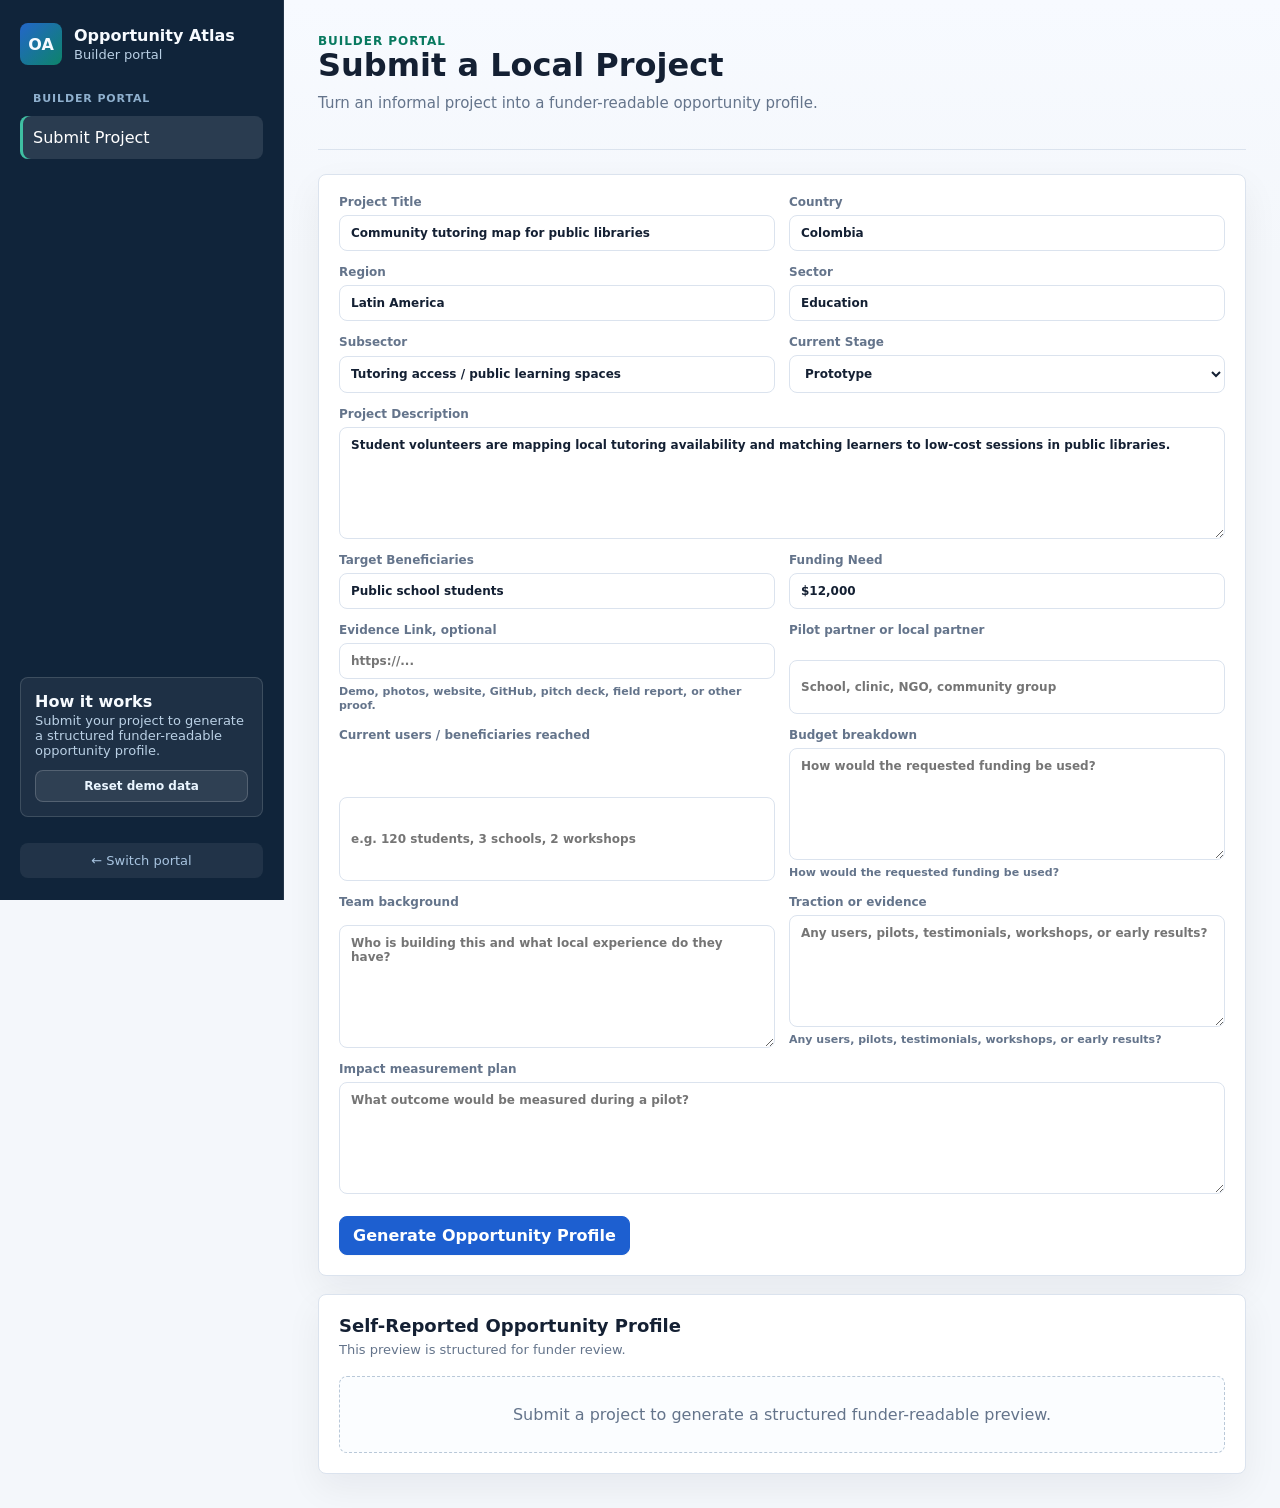
==== creator/index.html @ c451d27e "Add persistent review workflow" ====
<!doctype html>
<html lang="en">
  <head>
    <meta charset="UTF-8" />
    <meta name="viewport" content="width=device-width, initial-scale=1.0" />
    <title>Opportunity Atlas — Builder Portal</title>
    <link rel="stylesheet" href="../styles.css" />
  </head>
  <body>
    <aside class="sidebar">
      <div class="brand">
        <div class="brand-mark">OA</div>
        <div>
          <strong>Opportunity Atlas</strong>
          <span>Builder portal</span>
        </div>
      </div>
      <nav aria-label="Primary">
        <div class="nav-group">
          <span>Builder Portal</span>
          <button class="nav-link active" data-page="submit">Submit Project</button>
        </div>
      </nav>
      <div class="sidebar-note">
        <strong>How it works</strong>
        <p>Submit your project to generate a structured funder-readable opportunity profile.</p>
        <button class="reset-demo" id="reset-demo-data" type="button">Reset demo data</button>
      </div>
      <a href="../" style="display:block;padding:10px 14px;border-radius:8px;background:rgba(255,255,255,0.07);color:#a8c4e0;font-size:13px;text-decoration:none;text-align:center;">← Switch portal</a>
    </aside>

    <main class="app-shell">
      <section id="overview" class="page" aria-labelledby="overview-title"></section>
      <section id="discovery" class="page" aria-labelledby="discovery-title"></section>
      <section id="detail" class="page" aria-labelledby="detail-title"></section>
      <section id="queue" class="page" aria-labelledby="queue-title"></section>
      <section id="signals" class="page" aria-labelledby="signals-title"></section>
      <section id="submit" class="page active" aria-labelledby="submit-title"></section>
    </main>

    <script src="../data/oecd-data.js"></script>
    <script>
      // Override default page to builder submit view
      window.__INITIAL_PAGE__ = "submit";
    </script>
    <script src="../app.js"></script>
  </body>
</html>
---- styles.css ----
:root {
  color-scheme: light;
  --bg: #f4f7fb;
  --panel: #ffffff;
  --panel-soft: #f8fafc;
  --ink: #142033;
  --muted: #64748b;
  --muted-strong: #475569;
  --line: #dbe3ee;
  --line-strong: #cbd5e1;
  --blue: #1d5fd0;
  --blue-dark: #17499d;
  --green: #08795f;
  --green-soft: #e7f6f1;
  --blue-soft: #e8f1ff;
  --amber-soft: #fff7df;
  --amber: #8b5d00;
  --red-soft: #fff0ed;
  --red: #a83a2f;
  --shadow: 0 14px 36px rgba(15, 23, 42, 0.06);
  --shadow-soft: 0 1px 2px rgba(15, 23, 42, 0.04);
  --radius: 8px;
  font-family:
    Inter, ui-sans-serif, system-ui, -apple-system, BlinkMacSystemFont, "Segoe UI",
    sans-serif;
}

* {
  box-sizing: border-box;
}

body {
  margin: 0;
  min-height: 100vh;
  color: var(--ink);
  background:
    linear-gradient(180deg, #f7faff 0, #f4f7fb 260px),
    var(--bg);
}

button,
input,
select,
textarea {
  font: inherit;
}

.sidebar {
  position: fixed;
  inset: 0 auto 0 0;
  width: 284px;
  display: flex;
  flex-direction: column;
  gap: 26px;
  padding: 22px 20px;
  background: #10243a;
  color: #f7fbff;
  border-right: 1px solid rgba(255, 255, 255, 0.08);
}

.brand {
  display: flex;
  gap: 12px;
  align-items: center;
  min-height: 44px;
}

.brand-mark {
  width: 42px;
  height: 42px;
  display: grid;
  place-items: center;
  border-radius: 8px;
  background: linear-gradient(135deg, #2366c9, #0d846a);
  font-weight: 800;
}

.brand span,
.sidebar-note p {
  display: block;
  margin: 2px 0 0;
  color: #bad0e5;
  font-size: 13px;
}

nav {
  display: grid;
  gap: 20px;
}

.nav-group {
  display: grid;
  gap: 6px;
}

.nav-group > span {
  padding: 0 13px 5px;
  color: #8fb0ce;
  font-size: 11px;
  font-weight: 900;
  letter-spacing: 0.08em;
  text-transform: uppercase;
}

.nav-link {
  width: 100%;
  border: 0;
  border-radius: 8px;
  padding: 12px 13px;
  color: #dcecff;
  background: transparent;
  text-align: left;
  cursor: pointer;
}

.nav-link:hover,
.nav-link.active {
  color: #ffffff;
  background: rgba(255, 255, 255, 0.11);
  box-shadow: inset 3px 0 0 #3fbfa2;
}

.sidebar-note {
  margin-top: auto;
  padding: 14px;
  border: 1px solid rgba(255, 255, 255, 0.14);
  border-radius: 8px;
  background: rgba(255, 255, 255, 0.06);
}

.reset-demo {
  width: 100%;
  margin-top: 12px;
  border: 1px solid rgba(255, 255, 255, 0.18);
  border-radius: 8px;
  padding: 8px 10px;
  color: #eaf5ff;
  background: rgba(255, 255, 255, 0.08);
  font-size: 12px;
  font-weight: 800;
  cursor: pointer;
}

.reset-demo:hover {
  background: rgba(255, 255, 255, 0.14);
}

.app-shell {
  margin-left: 284px;
  padding: 34px;
}

.page {
  display: none;
  max-width: 1320px;
  margin: 0 auto;
}

.page.active {
  display: block;
}

.page-header {
  display: flex;
  justify-content: space-between;
  gap: 24px;
  align-items: flex-start;
  margin-bottom: 24px;
  padding-bottom: 18px;
  border-bottom: 1px solid var(--line);
}

.eyebrow {
  color: var(--green);
  font-size: 12px;
  font-weight: 800;
  letter-spacing: 0.08em;
  text-transform: uppercase;
}

h1,
h2,
h3,
p {
  margin-top: 0;
}

h1 {
  margin-bottom: 8px;
  font-size: 32px;
  line-height: 1.12;
  letter-spacing: 0;
}

h2 {
  margin-bottom: 4px;
  font-size: 18px;
  letter-spacing: 0;
}

h3 {
  margin-bottom: 10px;
  font-size: 16px;
}

.lead {
  max-width: 780px;
  color: var(--muted);
  font-size: 15px;
  line-height: 1.58;
}

.section {
  margin-top: 22px;
}

.grid {
  display: grid;
  gap: 18px;
}

.grid.four {
  grid-template-columns: repeat(4, minmax(0, 1fr));
}

.grid.three {
  grid-template-columns: repeat(3, minmax(0, 1fr));
}

.grid.two {
  grid-template-columns: repeat(2, minmax(0, 1fr));
}

.portal-cards {
  display: grid;
  grid-template-columns: 1.15fr 0.85fr;
  gap: 18px;
  margin-bottom: 22px;
}

.portal-card {
  display: grid;
  gap: 12px;
  align-content: start;
  min-height: 210px;
  box-shadow: var(--shadow);
}

.portal-card.primary {
  border-color: #b9cef0;
  background: linear-gradient(180deg, #ffffff 0, #f7fbff 100%);
}

.portal-card > span {
  color: var(--green);
  font-size: 12px;
  font-weight: 900;
  letter-spacing: 0.08em;
  text-transform: uppercase;
}

.portal-card p {
  max-width: 620px;
  color: var(--muted);
  line-height: 1.55;
}

.portal-card .btn {
  width: fit-content;
  align-self: end;
}

.card,
.kpi,
.filter-panel,
.note-panel {
  border: 1px solid var(--line);
  border-radius: var(--radius);
  background: var(--panel);
  box-shadow: var(--shadow-soft);
}

.card {
  padding: 20px;
}

.card:hover,
.kpi:hover {
  border-color: var(--line-strong);
}

.kpi {
  position: relative;
  overflow: hidden;
  padding: 18px 18px 17px;
}

.kpi span {
  color: var(--muted-strong);
  font-size: 13px;
  font-weight: 800;
}

.kpi strong {
  display: block;
  margin-top: 9px;
  font-size: 29px;
  letter-spacing: 0;
}

.kpi::after {
  content: "";
  position: absolute;
  inset: auto 0 0;
  height: 3px;
  background: linear-gradient(90deg, var(--blue), var(--green));
}

.chart-card {
  min-height: 288px;
}

.workflow {
  display: grid;
  grid-template-columns: repeat(4, minmax(0, 1fr));
  gap: 1px;
  overflow: hidden;
  margin-bottom: 22px;
  border: 1px solid var(--line);
  border-radius: 8px;
  background: var(--line);
  box-shadow: var(--shadow-soft);
}

.workflow article {
  display: flex;
  gap: 12px;
  align-items: flex-start;
  padding: 15px;
  background: #ffffff;
}

.workflow article.active {
  background: #f7fbff;
}

.workflow span {
  width: 28px;
  height: 28px;
  display: grid;
  flex: 0 0 auto;
  place-items: center;
  border: 1px solid var(--line);
  border-radius: 999px;
  color: var(--muted-strong);
  background: #f8fafc;
  font-size: 12px;
  font-weight: 900;
}

.workflow article.active span {
  border-color: #9bc7ee;
  color: #ffffff;
  background: var(--blue);
}

.workflow strong {
  display: block;
  font-size: 14px;
}

.workflow p {
  margin: 4px 0 0;
  color: var(--muted);
  font-size: 12px;
  line-height: 1.4;
}

.section-header {
  display: flex;
  justify-content: space-between;
  gap: 16px;
  align-items: flex-start;
  margin-bottom: 16px;
}

.section-header p {
  margin: 5px 0 0;
  color: var(--muted);
  font-size: 13px;
  line-height: 1.45;
}

.toast {
  margin: -6px 0 18px;
  padding: 13px 15px;
  border: 1px solid #bce5d9;
  border-left: 4px solid var(--green);
  border-radius: 8px;
  color: #175f4e;
  background: #f0fbf7;
  font-weight: 800;
  box-shadow: var(--shadow-soft);
}

.rationale-box,
.evidence-card {
  border-color: var(--line-strong);
}

label small {
  color: var(--muted);
  font-size: 11px;
  font-weight: 650;
  line-height: 1.35;
}

.queue-grid {
  display: grid;
  grid-template-columns: repeat(2, minmax(0, 1fr));
  gap: 18px;
}

.queue-group {
  min-height: 260px;
}

.queue-list {
  display: grid;
  gap: 12px;
}

.queue-card {
  display: grid;
  gap: 12px;
  padding: 14px;
  border: 1px solid var(--line);
  border-radius: 8px;
  background: var(--panel-soft);
}

.queue-card .btn {
  width: fit-content;
}

.bar-list {
  display: grid;
  gap: 13px;
}

.bar-row {
  display: grid;
  grid-template-columns: minmax(130px, 1fr) 3fr auto;
  gap: 12px;
  align-items: center;
  color: var(--muted-strong);
  font-size: 13px;
}

.bar-track {
  height: 9px;
  overflow: hidden;
  border-radius: 999px;
  background: #e9eef5;
}

.bar-fill {
  height: 100%;
  width: var(--value);
  border-radius: inherit;
  background: linear-gradient(90deg, #2868c7, #168871);
}

.badge-row {
  display: flex;
  flex-wrap: wrap;
  gap: 8px;
  align-items: center;
}

.badge {
  display: inline-flex;
  align-items: center;
  min-height: 26px;
  border-radius: 999px;
  padding: 4px 10px;
  border: 1px solid transparent;
  color: #264052;
  background: #eef3f8;
  font-size: 12px;
  font-weight: 800;
  white-space: nowrap;
}

.badge.green {
  color: var(--green);
  background: var(--green-soft);
  border-color: #bce5d9;
}

.badge.blue {
  color: var(--blue-dark);
  background: var(--blue-soft);
  border-color: #bfd5ff;
}

.badge.amber {
  color: var(--amber);
  background: var(--amber-soft);
  border-color: #f4dc9c;
}

.badge.red {
  color: var(--red);
  background: var(--red-soft);
  border-color: #f2c3bd;
}

.project-card {
  display: flex;
  min-height: 356px;
  flex-direction: column;
  gap: 14px;
  box-shadow: var(--shadow);
}

.project-card-head {
  padding-bottom: 12px;
  border-bottom: 1px solid var(--line);
}

.project-card h3 {
  line-height: 1.35;
}

.project-card p {
  color: var(--muted);
  font-size: 14px;
  line-height: 1.55;
}

.meta {
  color: var(--muted);
  font-size: 13px;
  line-height: 1.45;
}

.project-facts {
  display: grid;
  grid-template-columns: repeat(2, minmax(0, 1fr));
  gap: 10px;
  margin: 0;
}

.project-facts div {
  padding: 11px;
  border: 1px solid var(--line);
  border-radius: 8px;
  background: var(--panel-soft);
}

.project-facts dt {
  color: var(--muted);
  font-size: 11px;
  font-weight: 800;
  text-transform: uppercase;
}

.project-facts dd {
  margin: 5px 0 0;
  color: var(--ink);
  font-size: 13px;
  font-weight: 800;
}

.card-footer {
  display: flex;
  gap: 10px;
  align-items: center;
  justify-content: space-between;
  margin-top: auto;
  padding-top: 12px;
  border-top: 1px solid var(--line);
}

.money {
  color: var(--ink);
  font-weight: 800;
}

.btn {
  border: 1px solid var(--line);
  border-radius: 8px;
  min-height: 39px;
  padding: 9px 13px;
  color: var(--ink);
  background: #ffffff;
  font-weight: 800;
  cursor: pointer;
  box-shadow: 0 1px 1px rgba(15, 23, 42, 0.03);
}

.btn:hover {
  border-color: #b5c6d9;
  background: #f8fbff;
}

.btn.primary {
  border-color: var(--blue);
  color: #ffffff;
  background: var(--blue);
}

.btn.primary:hover {
  background: var(--blue-dark);
}

.filter-panel {
  display: grid;
  grid-template-columns: repeat(6, minmax(130px, 1fr));
  gap: 12px;
  padding: 16px;
  box-shadow: var(--shadow);
}

label {
  display: grid;
  gap: 6px;
  color: var(--muted);
  font-size: 12px;
  font-weight: 800;
}

select,
input,
textarea {
  width: 100%;
  border: 1px solid var(--line);
  border-radius: 8px;
  padding: 10px 11px;
  color: var(--ink);
  background: #ffffff;
  font-weight: 650;
}

select:focus,
input:focus,
textarea:focus {
  outline: 3px solid rgba(29, 95, 208, 0.13);
  border-color: #8fb4ef;
}

textarea {
  min-height: 112px;
  resize: vertical;
}

.detail-layout {
  display: grid;
  grid-template-columns: 1.05fr 0.95fr;
  gap: 18px;
}

.packet-strip {
  display: grid;
  grid-template-columns: repeat(4, minmax(0, 1fr));
  gap: 1px;
  overflow: hidden;
  border: 1px solid var(--line);
  border-radius: 8px;
  background: var(--line);
  box-shadow: var(--shadow);
}

.packet-strip article {
  padding: 16px;
  background: #ffffff;
}

.packet-strip span {
  display: block;
  color: var(--muted);
  font-size: 12px;
  font-weight: 800;
  text-transform: uppercase;
}

.packet-strip strong {
  display: block;
  margin-top: 7px;
  font-size: 15px;
}

.act-panel {
  display: grid;
  grid-template-columns: minmax(0, 1fr) auto;
  gap: 22px;
  align-items: start;
  padding: 20px;
  border: 1px solid var(--line);
  border-radius: 8px;
  background: #ffffff;
  box-shadow: var(--shadow);
}

.act-actions {
  display: flex;
  flex-wrap: wrap;
  gap: 10px;
  justify-content: flex-end;
}

.profile-grid {
  display: grid;
  grid-template-columns: repeat(2, minmax(0, 1fr));
  gap: 12px;
}

.field {
  padding: 12px;
  border: 1px solid #edf2f7;
  border-radius: 8px;
  background: var(--panel-soft);
}

.field span {
  display: block;
  color: var(--muted);
  font-size: 12px;
  font-weight: 800;
}

.field strong {
  display: block;
  margin-top: 5px;
}

.split-list {
  display: grid;
  grid-template-columns: repeat(2, minmax(0, 1fr));
  gap: 14px;
}

ul,
ol {
  margin: 0;
  padding-left: 20px;
  color: var(--muted-strong);
  line-height: 1.65;
}

.table-wrap {
  overflow-x: auto;
  border: 1px solid var(--line);
  border-radius: 8px;
  box-shadow: inset 0 1px 0 rgba(255, 255, 255, 0.7);
}

table {
  width: 100%;
  border-collapse: collapse;
  min-width: 760px;
  background: #ffffff;
}

th,
td {
  padding: 13px 14px;
  border-bottom: 1px solid var(--line);
  text-align: left;
  vertical-align: top;
}

th {
  color: #41546a;
  background: #f4f7fb;
  font-size: 12px;
  letter-spacing: 0.03em;
  text-transform: uppercase;
}

td {
  color: #273449;
  font-size: 13px;
  line-height: 1.45;
}

tbody tr:hover td {
  background: #fbfdff;
}

tr:last-child td {
  border-bottom: 0;
}

.note-panel {
  padding: 14px;
  color: #385166;
  background: #f8fbff;
  border-left: 3px solid #6aa2e8;
  line-height: 1.5;
}

.note-panel strong {
  color: var(--blue-dark);
}

.form-grid {
  display: grid;
  grid-template-columns: repeat(2, minmax(0, 1fr));
  gap: 14px;
}

.builder-shell,
.builder-submit-grid {
  max-width: 1040px;
}

.builder-submit-grid {
  display: grid;
  grid-template-columns: minmax(0, 1fr);
  gap: 18px;
}

.builder-shell .card,
.builder-submit-grid .card {
  box-shadow: var(--shadow);
}

.form-grid .wide {
  grid-column: 1 / -1;
}

.preview {
  display: none;
}

.preview.active {
  display: block;
}

.empty {
  padding: 28px;
  border: 1px dashed #b9c8d8;
  border-radius: 8px;
  color: var(--muted);
  background: #fbfdff;
  text-align: center;
}

@media (max-width: 1080px) {
  .sidebar {
    position: static;
    width: auto;
  }

  .app-shell {
    margin-left: 0;
    padding: 22px;
  }

  nav {
    grid-template-columns: repeat(2, minmax(0, 1fr));
    align-items: start;
  }

  .grid.four,
  .grid.three,
  .portal-cards,
  .queue-grid,
  .detail-layout,
  .filter-panel,
  .packet-strip,
  .workflow,
  .act-panel {
    grid-template-columns: repeat(2, minmax(0, 1fr));
  }
}

@media (max-width: 720px) {
  .page-header {
    display: block;
  }

  nav,
  .grid.four,
  .grid.three,
  .grid.two,
  .portal-cards,
  .queue-grid,
  .detail-layout,
  .filter-panel,
  .packet-strip,
  .workflow,
  .act-panel,
  .profile-grid,
  .split-list,
  .form-grid,
  .project-facts {
    grid-template-columns: 1fr;
  }

  .act-actions {
    justify-content: flex-start;
  }

  h1 {
    font-size: 28px;
  }

  .bar-row {
    grid-template-columns: 1fr;
    gap: 6px;
  }
}
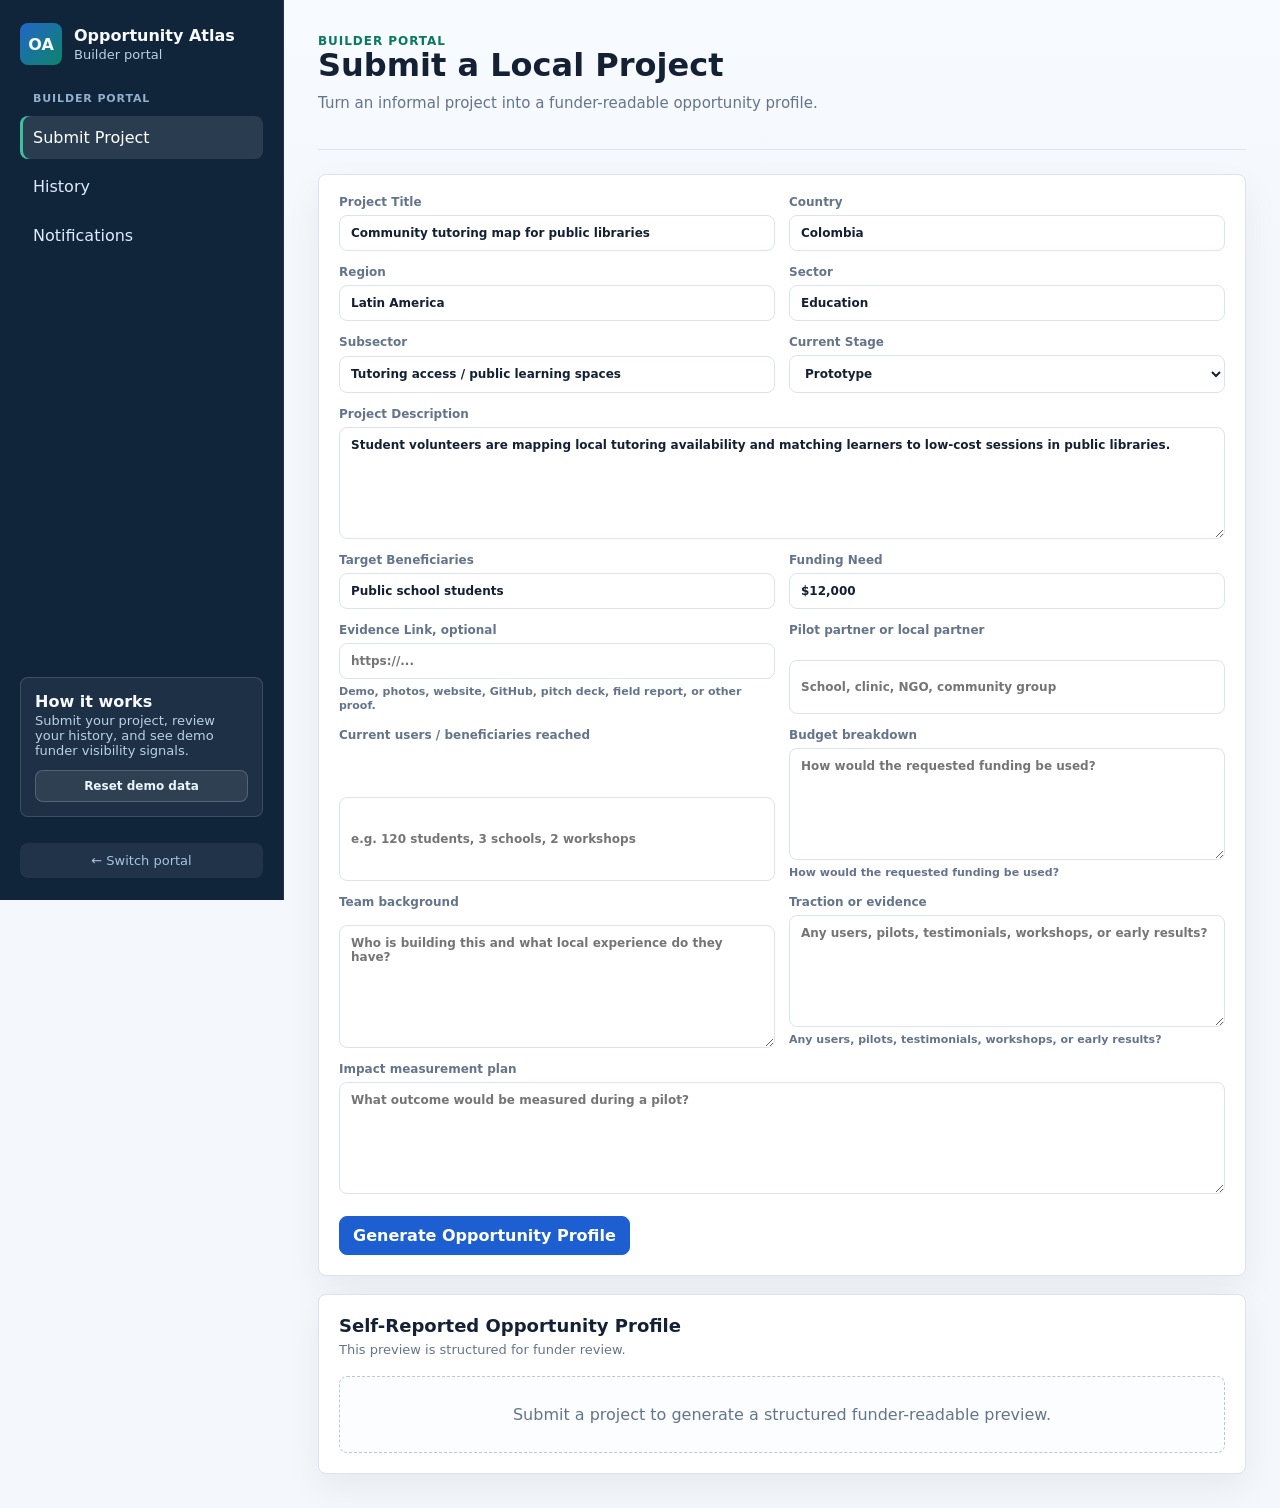
==== commit 783fe68d: "Add builder and funder history tabs" ====
--- a/creator/index.html
+++ b/creator/index.html
@@ -19,14 +19,16 @@
         <div class="nav-group">
           <span>Builder Portal</span>
           <button class="nav-link active" data-page="submit">Submit Project</button>
+          <button class="nav-link" data-page="builder-history">History</button>
+          <button class="nav-link" data-page="builder-notifications">Notifications</button>
         </div>
       </nav>
       <div class="sidebar-note">
         <strong>How it works</strong>
-        <p>Submit your project to generate a structured funder-readable opportunity profile.</p>
+        <p>Submit your project, review your history, and see demo funder visibility signals.</p>
         <button class="reset-demo" id="reset-demo-data" type="button">Reset demo data</button>
       </div>
-      <a href="../" style="display:block;padding:10px 14px;border-radius:8px;background:rgba(255,255,255,0.07);color:#a8c4e0;font-size:13px;text-decoration:none;text-align:center;">← Switch portal</a>
+      <a href="../index.html" style="display:block;padding:10px 14px;border-radius:8px;background:rgba(255,255,255,0.07);color:#a8c4e0;font-size:13px;text-decoration:none;text-align:center;">← Switch portal</a>
     </aside>
 
     <main class="app-shell">
@@ -36,6 +38,8 @@
       <section id="queue" class="page" aria-labelledby="queue-title"></section>
       <section id="signals" class="page" aria-labelledby="signals-title"></section>
       <section id="submit" class="page active" aria-labelledby="submit-title"></section>
+      <section id="builder-history" class="page" aria-labelledby="builder-history-title"></section>
+      <section id="builder-notifications" class="page" aria-labelledby="builder-notifications-title"></section>
     </main>
 
     <script src="../data/oecd-data.js"></script>
--- a/styles.css
+++ b/styles.css
@@ -816,6 +816,17 @@
   max-width: 1040px;
 }
 
+.builder-dashboard {
+  max-width: 1180px;
+}
+
+.builder-panels {
+  display: grid;
+  grid-template-columns: minmax(0, 1.05fr) minmax(320px, 0.95fr);
+  gap: 18px;
+  align-items: start;
+}
+
 .builder-submit-grid {
   display: grid;
   grid-template-columns: minmax(0, 1fr);
@@ -829,6 +840,100 @@
 
 .form-grid .wide {
   grid-column: 1 / -1;
+}
+
+.history-list,
+.notification-list {
+  display: grid;
+  gap: 12px;
+}
+
+.history-item {
+  display: grid;
+  gap: 13px;
+  padding: 15px;
+  border: 1px solid var(--line);
+  border-radius: 8px;
+  background: var(--panel-soft);
+}
+
+.history-item h3,
+.notification-item h3 {
+  margin-bottom: 5px;
+}
+
+.activity-stats {
+  display: grid;
+  grid-template-columns: 0.75fr 0.65fr minmax(0, 1.4fr);
+  gap: 10px;
+}
+
+.activity-stats div {
+  padding: 11px;
+  border: 1px solid var(--line);
+  border-radius: 8px;
+  background: #ffffff;
+}
+
+.activity-stats span {
+  display: block;
+  color: var(--muted);
+  font-size: 11px;
+  font-weight: 900;
+  text-transform: uppercase;
+}
+
+.activity-stats strong {
+  display: block;
+  margin-top: 5px;
+  font-size: 13px;
+  line-height: 1.35;
+}
+
+.action-row {
+  display: flex;
+  flex-wrap: wrap;
+  gap: 10px;
+}
+
+a.btn {
+  display: inline-flex;
+  align-items: center;
+  justify-content: center;
+  text-decoration: none;
+}
+
+.notification-item {
+  display: grid;
+  grid-template-columns: auto minmax(0, 1fr);
+  gap: 12px;
+  padding: 14px;
+  border: 1px solid var(--line);
+  border-radius: 8px;
+  background: #ffffff;
+}
+
+.notification-dot {
+  width: 10px;
+  height: 10px;
+  margin-top: 8px;
+  border-radius: 999px;
+  background: linear-gradient(135deg, var(--blue), var(--green));
+}
+
+.notification-topline {
+  display: flex;
+  flex-wrap: wrap;
+  gap: 8px;
+  align-items: center;
+  margin-bottom: 8px;
+}
+
+.notification-item p {
+  margin: 0;
+  color: var(--muted);
+  font-size: 13px;
+  line-height: 1.5;
 }
 
 .preview {
@@ -868,6 +973,7 @@
   .grid.three,
   .portal-cards,
   .queue-grid,
+  .builder-panels,
   .detail-layout,
   .filter-panel,
   .packet-strip,
@@ -893,6 +999,7 @@
   .packet-strip,
   .workflow,
   .act-panel,
+  .activity-stats,
   .profile-grid,
   .split-list,
   .form-grid,
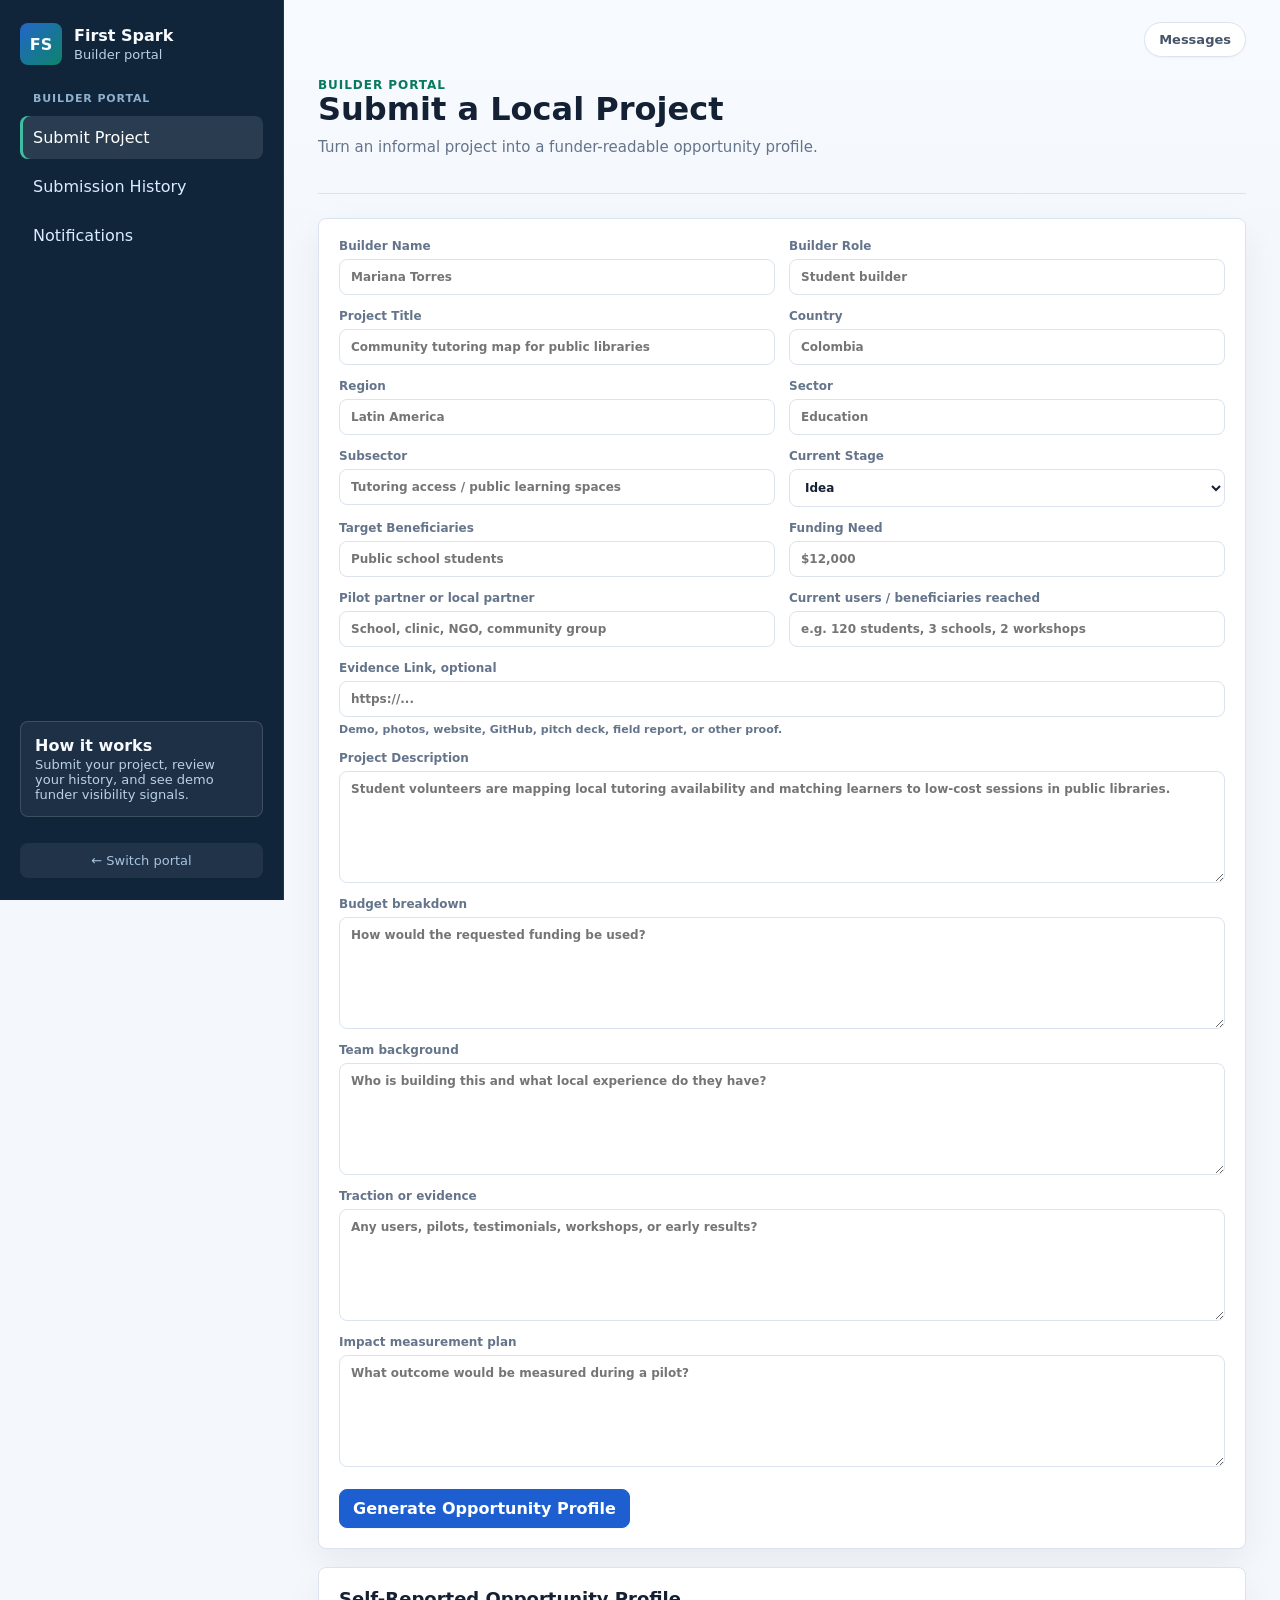
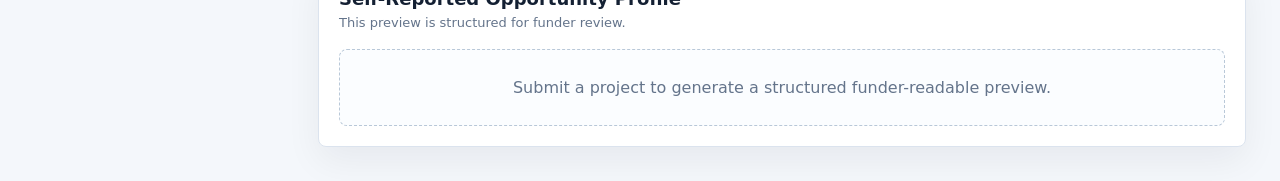
==== commit a53b8644: "Remove reset demo data controls" ====
--- a/creator/index.html
+++ b/creator/index.html
@@ -3,15 +3,15 @@
   <head>
     <meta charset="UTF-8" />
     <meta name="viewport" content="width=device-width, initial-scale=1.0" />
-    <title>Opportunity Atlas — Builder Portal</title>
+    <title>First Spark — Builder Portal</title>
     <link rel="stylesheet" href="../styles.css" />
   </head>
-  <body>
+  <body data-portal="builder">
     <aside class="sidebar">
       <div class="brand">
-        <div class="brand-mark">OA</div>
+        <div class="brand-mark">FS</div>
         <div>
-          <strong>Opportunity Atlas</strong>
+          <strong>First Spark</strong>
           <span>Builder portal</span>
         </div>
       </div>
@@ -19,19 +19,21 @@
         <div class="nav-group">
           <span>Builder Portal</span>
           <button class="nav-link active" data-page="submit">Submit Project</button>
-          <button class="nav-link" data-page="builder-history">History</button>
+          <button class="nav-link" data-page="builder-history">Submission History</button>
           <button class="nav-link" data-page="builder-notifications">Notifications</button>
         </div>
       </nav>
       <div class="sidebar-note">
         <strong>How it works</strong>
         <p>Submit your project, review your history, and see demo funder visibility signals.</p>
-        <button class="reset-demo" id="reset-demo-data" type="button">Reset demo data</button>
       </div>
       <a href="../index.html" style="display:block;padding:10px 14px;border-radius:8px;background:rgba(255,255,255,0.07);color:#a8c4e0;font-size:13px;text-decoration:none;text-align:center;">← Switch portal</a>
     </aside>
 
     <main class="app-shell">
+      <div class="top-tabs" aria-label="Quick tabs">
+        <button class="top-tab route-btn" data-page="messages" type="button">Messages</button>
+      </div>
       <section id="overview" class="page" aria-labelledby="overview-title"></section>
       <section id="discovery" class="page" aria-labelledby="discovery-title"></section>
       <section id="detail" class="page" aria-labelledby="detail-title"></section>
@@ -39,7 +41,9 @@
       <section id="signals" class="page" aria-labelledby="signals-title"></section>
       <section id="submit" class="page active" aria-labelledby="submit-title"></section>
       <section id="builder-history" class="page" aria-labelledby="builder-history-title"></section>
+      <section id="submission-detail" class="page" aria-labelledby="submission-detail-title"></section>
       <section id="builder-notifications" class="page" aria-labelledby="builder-notifications-title"></section>
+      <section id="messages" class="page" aria-labelledby="messages-title"></section>
     </main>
 
     <script src="../data/oecd-data.js"></script>
--- a/styles.css
+++ b/styles.css
@@ -75,6 +75,43 @@
   font-weight: 800;
 }
 
+.account-indicator {
+  display: flex;
+  align-items: center;
+  gap: 10px;
+  padding: 11px 13px;
+  border-radius: 8px;
+  background: rgba(255, 255, 255, 0.07);
+  border: 1px solid rgba(255, 255, 255, 0.12);
+}
+
+.account-avatar {
+  width: 32px;
+  height: 32px;
+  border-radius: 6px;
+  background: linear-gradient(135deg, #2366c9, #0d846a);
+  display: grid;
+  place-items: center;
+  font-size: 11px;
+  font-weight: 800;
+  color: #fff;
+  flex-shrink: 0;
+}
+
+.account-info strong {
+  display: block;
+  font-size: 13px;
+  font-weight: 700;
+  color: #f7fbff;
+}
+
+.account-info span {
+  display: block;
+  font-size: 11px;
+  color: #8fb0ce;
+  margin-top: 1px;
+}
+
 .brand span,
 .sidebar-note p {
   display: block;
@@ -128,26 +165,38 @@
   background: rgba(255, 255, 255, 0.06);
 }
 
-.reset-demo {
-  width: 100%;
-  margin-top: 12px;
-  border: 1px solid rgba(255, 255, 255, 0.18);
-  border-radius: 8px;
-  padding: 8px 10px;
-  color: #eaf5ff;
-  background: rgba(255, 255, 255, 0.08);
-  font-size: 12px;
-  font-weight: 800;
+.app-shell {
+  position: relative;
+  margin-left: 284px;
+  padding: 78px 34px 34px;
+}
+
+.top-tabs {
+  position: absolute;
+  top: 22px;
+  right: 34px;
+  display: flex;
+  gap: 8px;
+  align-items: center;
+}
+
+.top-tab {
+  border: 1px solid var(--line);
+  border-radius: 999px;
+  padding: 9px 14px;
+  color: var(--muted-strong);
+  background: #ffffff;
+  font-size: 13px;
+  font-weight: 900;
   cursor: pointer;
-}
-
-.reset-demo:hover {
-  background: rgba(255, 255, 255, 0.14);
-}
-
-.app-shell {
-  margin-left: 284px;
-  padding: 34px;
+  box-shadow: var(--shadow-soft);
+}
+
+.top-tab:hover,
+.top-tab.active {
+  color: var(--blue-dark);
+  border-color: #b9cef0;
+  background: var(--blue-soft);
 }
 
 .page {
@@ -318,6 +367,12 @@
 
 .chart-card {
   min-height: 288px;
+  display: flex;
+  flex-direction: column;
+}
+
+.chart-card > .donut-wrap {
+  flex: 1;
 }
 
 .workflow {
@@ -384,6 +439,21 @@
   margin-bottom: 16px;
 }
 
+.card-head-row {
+  display: flex;
+  justify-content: space-between;
+  gap: 16px;
+  align-items: flex-start;
+}
+
+.card-head-row .section-header {
+  margin-bottom: 16px;
+}
+
+.card-head-row > .btn {
+  flex: 0 0 auto;
+}
+
 .section-header p {
   margin: 5px 0 0;
   color: var(--muted);
@@ -428,15 +498,42 @@
 .queue-list {
   display: grid;
   gap: 12px;
+  max-height: 460px;
+  overflow-y: auto;
+  padding-right: 4px;
 }
 
 .queue-card {
+  position: relative;
   display: grid;
   gap: 12px;
   padding: 14px;
   border: 1px solid var(--line);
   border-radius: 8px;
   background: var(--panel-soft);
+}
+
+.queue-card-remove {
+  position: absolute;
+  top: 10px;
+  right: 10px;
+  width: 22px;
+  height: 22px;
+  border: none;
+  border-radius: 4px;
+  background: transparent;
+  color: var(--muted);
+  font-size: 16px;
+  line-height: 1;
+  cursor: pointer;
+  display: grid;
+  place-items: center;
+  padding: 0;
+}
+
+.queue-card-remove:hover {
+  background: var(--red-soft);
+  color: var(--red);
 }
 
 .queue-card .btn {
@@ -469,6 +566,155 @@
   width: var(--value);
   border-radius: inherit;
   background: linear-gradient(90deg, #2868c7, #168871);
+}
+
+/* Vertical bar chart */
+.vchart {
+  display: flex;
+  align-items: flex-end;
+  gap: 14px;
+  height: 200px;
+  padding-top: 28px;
+}
+
+.vchart-col {
+  flex: 1;
+  display: flex;
+  flex-direction: column;
+  align-items: center;
+  gap: 8px;
+  height: 100%;
+}
+
+.vchart-bar-wrap {
+  flex: 1;
+  width: 100%;
+  display: flex;
+  align-items: flex-end;
+}
+
+.vchart-bar {
+  width: 100%;
+  height: var(--h);
+  background: linear-gradient(180deg, #2868c7 0%, #168871 100%);
+  border-radius: 6px 6px 0 0;
+  min-height: 6px;
+  transition: opacity 0.15s;
+}
+
+.vchart-bar:hover {
+  opacity: 0.8;
+}
+
+.vchart-amt {
+  font-size: 13px;
+  font-weight: 700;
+  color: var(--ink);
+}
+
+.vchart-label {
+  font-size: 12px;
+  font-weight: 600;
+  color: var(--muted);
+}
+
+.vchart-delta {
+  font-size: 11px;
+  font-weight: 600;
+  padding: 2px 7px;
+  border-radius: 999px;
+}
+
+.vchart-up {
+  color: var(--green);
+  background: var(--green-soft);
+}
+
+.vchart-down {
+  color: var(--red);
+  background: var(--red-soft);
+}
+
+/* Line chart */
+.lchart-outer {
+  padding: 0 16px;
+}
+
+.lchart {
+  width: 100%;
+  height: auto;
+  display: block;
+  overflow: visible;
+}
+
+.lchart-dot {
+  fill: #2868c7;
+  stroke: var(--panel);
+  stroke-width: 2.5;
+}
+
+.lchart-amt {
+  font: 700 11px/1 system-ui, sans-serif;
+  fill: var(--ink);
+}
+
+.lchart-lbl {
+  font: 500 12px/1 system-ui, sans-serif;
+  fill: var(--muted);
+}
+
+/* Donut chart */
+.donut-wrap {
+  display: flex;
+  gap: 24px;
+  align-items: center;
+}
+
+.donut {
+  width: 160px;
+  height: 160px;
+  border-radius: 50%;
+  flex-shrink: 0;
+  -webkit-mask: radial-gradient(circle, transparent 52px, black 53px);
+  mask: radial-gradient(circle, transparent 52px, black 53px);
+}
+
+.donut-legend {
+  flex: 1;
+  display: flex;
+  flex-direction: column;
+  gap: 7px;
+  min-width: 0;
+}
+
+.donut-item {
+  display: flex;
+  align-items: center;
+  gap: 8px;
+  font-size: 13px;
+  min-width: 0;
+}
+
+.donut-dot {
+  width: 10px;
+  height: 10px;
+  border-radius: 2px;
+  flex-shrink: 0;
+}
+
+.donut-name {
+  flex: 1;
+  min-width: 0;
+  overflow: hidden;
+  text-overflow: ellipsis;
+  white-space: nowrap;
+  color: var(--muted-strong);
+}
+
+.donut-amt {
+  flex-shrink: 0;
+  font-size: 12px;
+  color: var(--muted);
 }
 
 .badge-row {
@@ -533,10 +779,71 @@
   line-height: 1.35;
 }
 
+.builder-link {
+  display: inline-grid;
+  gap: 2px;
+  margin-top: 10px;
+  border: 0;
+  padding: 0;
+  color: var(--blue-dark);
+  background: transparent;
+  text-align: left;
+  font-weight: 900;
+  cursor: pointer;
+}
+
+.builder-link:hover {
+  text-decoration: underline;
+}
+
+.builder-link span {
+  color: var(--muted);
+  font-size: 12px;
+  font-weight: 750;
+}
+
+.builder-link.inline {
+  margin: 0;
+  font-size: inherit;
+}
+
 .project-card p {
   color: var(--muted);
   font-size: 14px;
   line-height: 1.55;
+}
+
+.recommendation-card {
+  position: relative;
+}
+
+.metric-stack {
+  display: grid;
+  grid-template-columns: repeat(2, minmax(0, 1fr));
+  gap: 10px;
+}
+
+.metric-stack div {
+  padding: 12px;
+  border: 1px solid var(--line);
+  border-radius: 8px;
+  background: var(--panel-soft);
+}
+
+.metric-stack span,
+.metric-stack small {
+  display: block;
+  color: var(--muted);
+  font-size: 11px;
+  font-weight: 850;
+  line-height: 1.35;
+}
+
+.metric-stack strong {
+  display: block;
+  margin: 5px 0;
+  color: var(--ink);
+  font-size: 18px;
 }
 
 .meta {
@@ -723,6 +1030,16 @@
   background: var(--panel-soft);
 }
 
+.field.full {
+  grid-column: 1 / -1;
+}
+
+.field.full strong {
+  white-space: pre-wrap;
+  word-break: break-word;
+  line-height: 1.55;
+}
+
 .field span {
   display: block;
   color: var(--muted);
@@ -735,10 +1052,157 @@
   margin-top: 5px;
 }
 
+.card-detail-block {
+  padding: 16px;
+  border: 1px solid var(--line);
+  border-radius: 8px;
+  background: var(--panel-soft);
+}
+
+.card-detail-block span {
+  display: block;
+  color: var(--muted);
+  font-size: 12px;
+  font-weight: 900;
+  text-transform: uppercase;
+}
+
+.card-detail-block p {
+  margin: 8px 0 0;
+  color: var(--muted-strong);
+  line-height: 1.6;
+}
+
+.field.green {
+  border-color: #bce5d9;
+  background: var(--green-soft);
+}
+.field.green strong { color: var(--green); }
+
+.field.blue {
+  border-color: #bfd5ff;
+  background: var(--blue-soft);
+}
+.field.blue strong { color: var(--blue-dark); }
+
+.field.amber {
+  border-color: #f4dc9c;
+  background: var(--amber-soft);
+}
+.field.amber strong { color: var(--amber); }
+
+.field.red {
+  border-color: #f2c3bd;
+  background: var(--red-soft);
+}
+.field.red strong { color: var(--red); }
+
 .split-list {
   display: grid;
   grid-template-columns: repeat(2, minmax(0, 1fr));
   gap: 14px;
+}
+
+.readiness-summary {
+  display: grid;
+  grid-template-columns: repeat(4, minmax(0, 1fr));
+  gap: 10px;
+}
+
+.readiness-summary div {
+  padding: 14px;
+  border: 1px solid var(--line);
+  border-radius: 8px;
+  background: var(--panel-soft);
+}
+
+.readiness-summary span {
+  display: block;
+  color: var(--muted);
+  font-size: 11px;
+  font-weight: 900;
+  text-transform: uppercase;
+}
+
+.readiness-summary strong {
+  display: block;
+  margin-top: 6px;
+  font-size: 16px;
+}
+
+.readiness-grid {
+  display: grid;
+  grid-template-columns: repeat(2, minmax(0, 1fr));
+  gap: 14px;
+}
+
+.readiness-grid > div {
+  padding: 16px;
+  border: 1px solid var(--line);
+  border-radius: 8px;
+  background: #ffffff;
+}
+
+.chip-list {
+  display: flex;
+  flex-wrap: wrap;
+  gap: 8px;
+}
+
+.chip {
+  display: inline-flex;
+  align-items: center;
+  min-height: 28px;
+  border: 1px solid var(--line);
+  border-radius: 999px;
+  padding: 5px 10px;
+  color: var(--muted-strong);
+  background: var(--panel-soft);
+  font-size: 12px;
+  font-weight: 850;
+}
+
+.chip.green {
+  color: var(--green);
+  border-color: #bce5d9;
+  background: var(--green-soft);
+}
+
+.chip.amber {
+  color: var(--amber);
+  border-color: #f4dc9c;
+  background: var(--amber-soft);
+}
+
+.question-grid {
+  display: grid;
+  grid-template-columns: repeat(5, minmax(0, 1fr));
+  gap: 10px;
+}
+
+.question-grid span {
+  display: grid;
+  gap: 7px;
+  min-height: 96px;
+  padding: 12px;
+  border: 1px solid var(--line);
+  border-radius: 8px;
+  color: var(--muted-strong);
+  background: var(--panel-soft);
+  font-size: 13px;
+  font-weight: 800;
+  line-height: 1.35;
+}
+
+.question-grid b {
+  width: 26px;
+  height: 26px;
+  display: grid;
+  place-items: center;
+  border-radius: 999px;
+  color: #ffffff;
+  background: var(--blue);
+  font-size: 12px;
 }
 
 ul,
@@ -756,6 +1220,12 @@
   box-shadow: inset 0 1px 0 rgba(255, 255, 255, 0.7);
 }
 
+.funding-table-section {
+  margin-top: 30px;
+  padding-top: 22px;
+  border-top: 1px solid var(--line);
+}
+
 table {
   width: 100%;
   border-collapse: collapse;
@@ -809,6 +1279,7 @@
   display: grid;
   grid-template-columns: repeat(2, minmax(0, 1fr));
   gap: 14px;
+  align-items: start;
 }
 
 .builder-shell,
@@ -864,7 +1335,7 @@
 
 .activity-stats {
   display: grid;
-  grid-template-columns: 0.75fr 0.65fr minmax(0, 1.4fr);
+  grid-template-columns: repeat(4, minmax(0, 1fr));
   gap: 10px;
 }
 
@@ -894,6 +1365,86 @@
   display: flex;
   flex-wrap: wrap;
   gap: 10px;
+}
+
+.edit-amount-btn {
+  border: none;
+  background: none;
+  padding: 0 4px;
+  font-size: 11px;
+  font-weight: 700;
+  color: var(--blue);
+  cursor: pointer;
+  vertical-align: middle;
+}
+
+.edit-amount-btn:hover {
+  text-decoration: underline;
+}
+
+/* Fund modal */
+.modal-overlay {
+  position: fixed;
+  inset: 0;
+  background: rgba(15, 23, 42, 0.45);
+  display: flex;
+  align-items: center;
+  justify-content: center;
+  z-index: 1000;
+}
+
+.modal-card {
+  background: var(--panel);
+  border-radius: 12px;
+  padding: 32px;
+  width: 100%;
+  max-width: 420px;
+  box-shadow: 0 24px 60px rgba(10, 20, 40, 0.22);
+  display: flex;
+  flex-direction: column;
+  gap: 16px;
+}
+
+.modal-card h2 {
+  margin: 0;
+  font-size: 20px;
+}
+
+.modal-card p {
+  margin: 0;
+  color: var(--muted);
+  font-size: 14px;
+  line-height: 1.5;
+}
+
+.modal-card label {
+  display: flex;
+  flex-direction: column;
+  gap: 6px;
+  font-size: 13px;
+  font-weight: 700;
+  color: var(--muted-strong);
+}
+
+.modal-card input {
+  border: 1px solid var(--line);
+  border-radius: 8px;
+  padding: 10px 12px;
+  font-size: 15px;
+  background: var(--panel-soft);
+  color: var(--ink);
+  outline: none;
+}
+
+.modal-card input:focus {
+  border-color: var(--blue);
+  box-shadow: 0 0 0 3px var(--blue-soft);
+}
+
+.modal-actions {
+  display: flex;
+  gap: 10px;
+  justify-content: flex-end;
 }
 
 a.btn {
@@ -936,6 +1487,110 @@
   line-height: 1.5;
 }
 
+.messages-shell {
+  display: grid;
+  grid-template-columns: minmax(280px, 0.38fr) minmax(0, 1fr);
+  gap: 18px;
+  align-items: start;
+}
+
+.thread-list,
+.message-panel {
+  min-height: 520px;
+}
+
+.thread-item {
+  width: 100%;
+  display: grid;
+  gap: 5px;
+  margin-bottom: 10px;
+  border: 1px solid var(--line);
+  border-radius: 8px;
+  padding: 12px;
+  color: var(--ink);
+  background: var(--panel-soft);
+  text-align: left;
+  cursor: pointer;
+}
+
+.thread-item:hover,
+.thread-item.active {
+  border-color: #b9cef0;
+  background: #f4f8ff;
+}
+
+.thread-item span,
+.thread-item p {
+  margin: 0;
+  color: var(--muted);
+  font-size: 12px;
+  line-height: 1.4;
+}
+
+.message-header {
+  display: flex;
+  justify-content: space-between;
+  gap: 16px;
+  align-items: flex-start;
+  padding-bottom: 15px;
+  border-bottom: 1px solid var(--line);
+}
+
+.message-list {
+  display: grid;
+  gap: 12px;
+  min-height: 320px;
+  padding: 18px 0;
+}
+
+.message-bubble {
+  max-width: 74%;
+  padding: 12px 14px;
+  border: 1px solid var(--line);
+  border-radius: 8px;
+  background: var(--panel-soft);
+}
+
+.message-bubble.mine {
+  justify-self: end;
+  border-color: #bfd5ff;
+  background: var(--blue-soft);
+}
+
+.message-bubble.theirs {
+  justify-self: start;
+  border-color: #bce5d9;
+  background: var(--green-soft);
+}
+
+.message-bubble.system {
+  max-width: 100%;
+  color: var(--muted-strong);
+  background: #ffffff;
+}
+
+.message-bubble span {
+  display: block;
+  margin-bottom: 5px;
+  color: var(--muted);
+  font-size: 11px;
+  font-weight: 900;
+  text-transform: uppercase;
+}
+
+.message-bubble p {
+  margin: 0;
+  line-height: 1.5;
+}
+
+.message-form {
+  display: grid;
+  grid-template-columns: minmax(0, 1fr) auto;
+  gap: 10px;
+  padding-top: 14px;
+  border-top: 1px solid var(--line);
+}
+
 .preview {
   display: none;
 }
@@ -961,7 +1616,12 @@
 
   .app-shell {
     margin-left: 0;
-    padding: 22px;
+    padding: 74px 22px 22px;
+  }
+
+  .top-tabs {
+    top: 18px;
+    right: 22px;
   }
 
   nav {
@@ -978,7 +1638,11 @@
   .filter-panel,
   .packet-strip,
   .workflow,
-  .act-panel {
+  .act-panel,
+  .readiness-summary,
+  .readiness-grid,
+  .question-grid,
+  .messages-shell {
     grid-template-columns: repeat(2, minmax(0, 1fr));
   }
 }
@@ -1002,11 +1666,21 @@
   .activity-stats,
   .profile-grid,
   .split-list,
+  .readiness-summary,
+  .readiness-grid,
+  .question-grid,
+  .metric-stack,
+  .messages-shell,
+  .message-form,
   .form-grid,
   .project-facts {
     grid-template-columns: 1fr;
   }
 
+  .message-bubble {
+    max-width: 100%;
+  }
+
   .act-actions {
     justify-content: flex-start;
   }
@@ -1019,4 +1693,8 @@
     grid-template-columns: 1fr;
     gap: 6px;
   }
-}
+
+  .card-head-row {
+    display: grid;
+  }
+}
